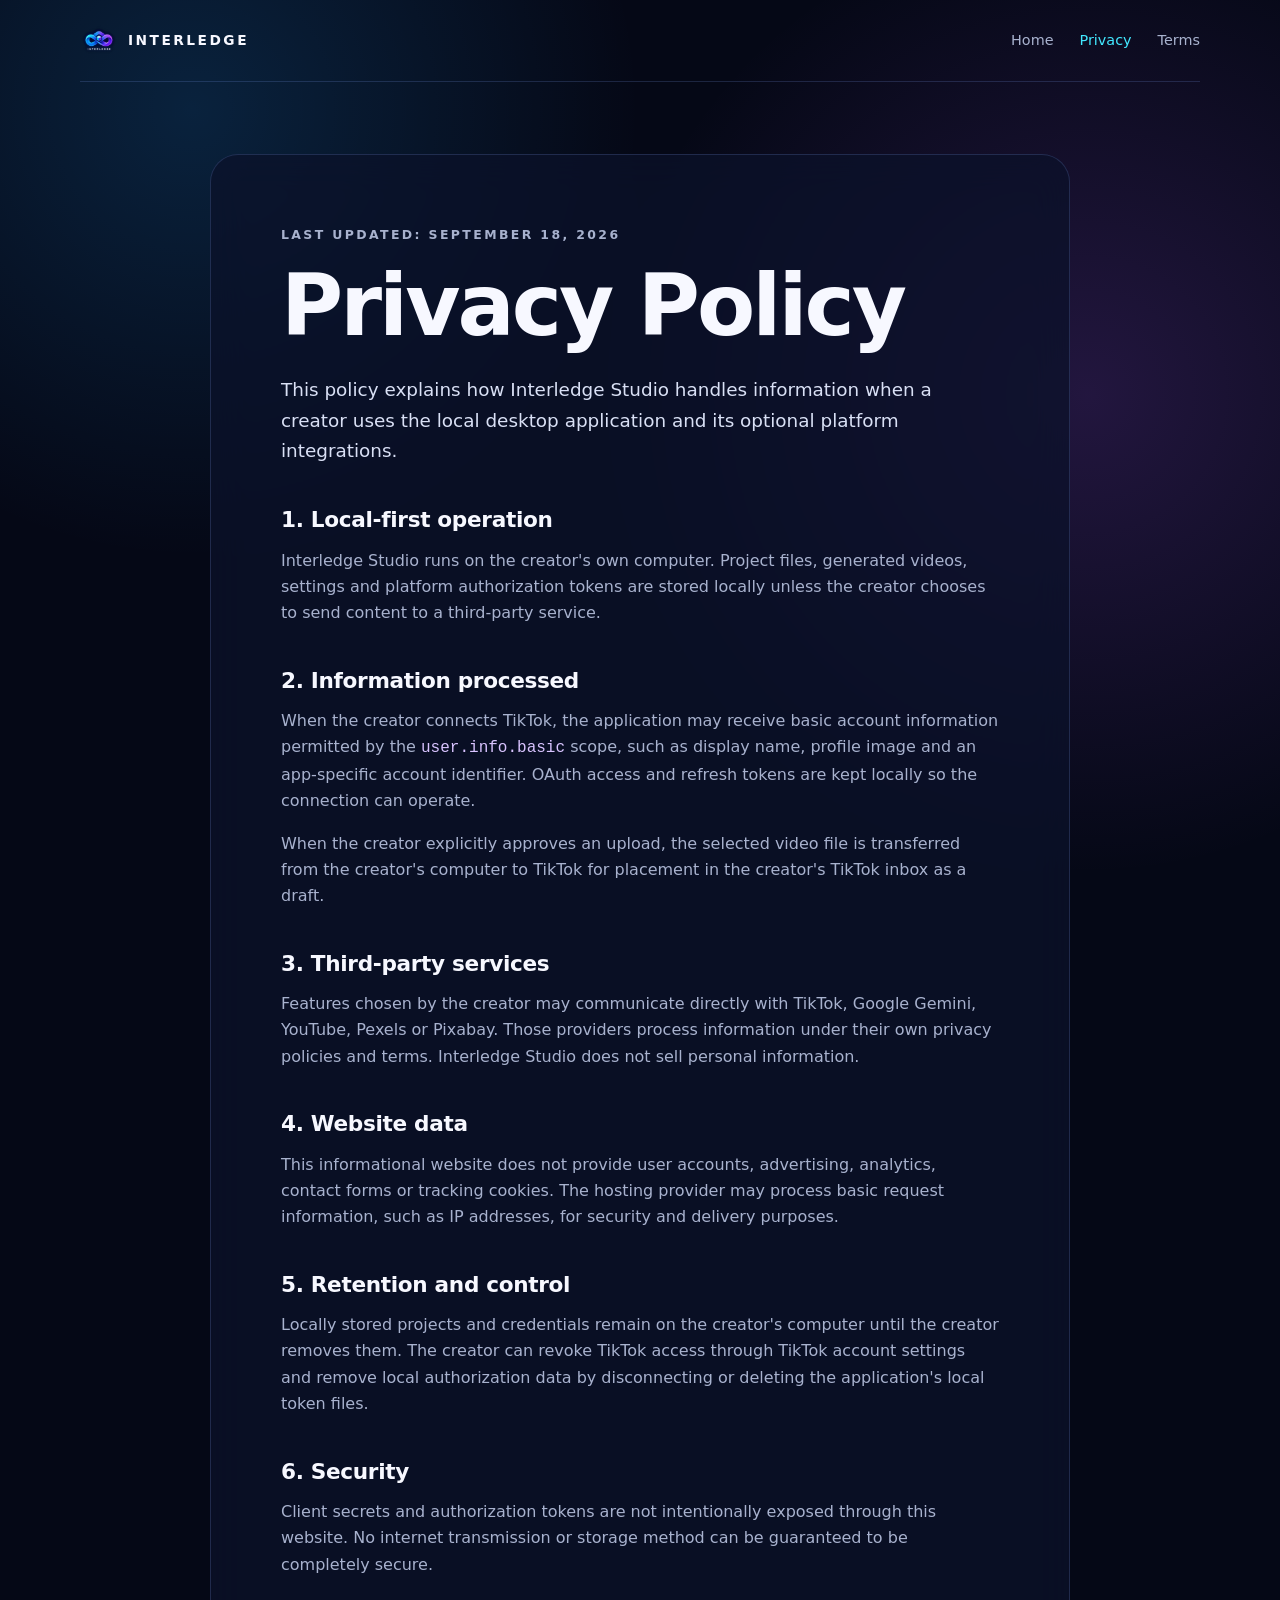
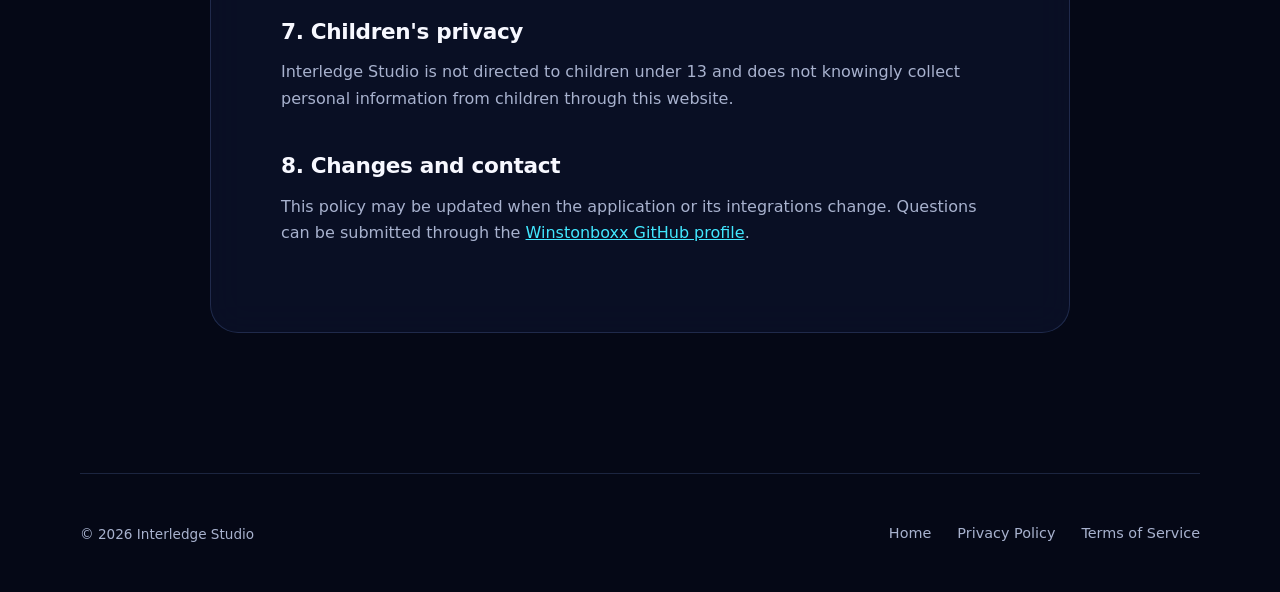
==== privacy.html @ c13a82eb "Publish Interledge information site" ====
<!doctype html>
<html lang="en">
<head>
  <meta charset="utf-8">
  <meta name="viewport" content="width=device-width, initial-scale=1">
  <meta name="description" content="Privacy Policy for Interledge Studio.">
  <meta name="theme-color" content="#050816">
  <title>Privacy Policy — Interledge Studio</title>
  <link rel="icon" type="image/svg+xml" href="favicon.svg">
  <link rel="stylesheet" href="styles.css">
</head>
<body>
  <header class="site-header">
    <a class="brand" href="index.html" aria-label="Interledge Studio home"><img src="interledge-logo.png" alt="Interledge logo"><span>INTERLEDGE</span></a>
    <nav aria-label="Main navigation"><a href="index.html">Home</a><a class="active" href="privacy.html">Privacy</a><a href="terms.html">Terms</a></nav>
  </header>
  <main class="legal-wrap">
    <article class="legal-card">
      <p class="eyebrow">LAST UPDATED: SEPTEMBER 18, 2026</p>
      <h1>Privacy Policy</h1>
      <p class="intro">This policy explains how Interledge Studio handles information when a creator uses the local desktop application and its optional platform integrations.</p>

      <h2>1. Local-first operation</h2>
      <p>Interledge Studio runs on the creator's own computer. Project files, generated videos, settings and platform authorization tokens are stored locally unless the creator chooses to send content to a third-party service.</p>

      <h2>2. Information processed</h2>
      <p>When the creator connects TikTok, the application may receive basic account information permitted by the <code>user.info.basic</code> scope, such as display name, profile image and an app-specific account identifier. OAuth access and refresh tokens are kept locally so the connection can operate.</p>
      <p>When the creator explicitly approves an upload, the selected video file is transferred from the creator's computer to TikTok for placement in the creator's TikTok inbox as a draft.</p>

      <h2>3. Third-party services</h2>
      <p>Features chosen by the creator may communicate directly with TikTok, Google Gemini, YouTube, Pexels or Pixabay. Those providers process information under their own privacy policies and terms. Interledge Studio does not sell personal information.</p>

      <h2>4. Website data</h2>
      <p>This informational website does not provide user accounts, advertising, analytics, contact forms or tracking cookies. The hosting provider may process basic request information, such as IP addresses, for security and delivery purposes.</p>

      <h2>5. Retention and control</h2>
      <p>Locally stored projects and credentials remain on the creator's computer until the creator removes them. The creator can revoke TikTok access through TikTok account settings and remove local authorization data by disconnecting or deleting the application's local token files.</p>

      <h2>6. Security</h2>
      <p>Client secrets and authorization tokens are not intentionally exposed through this website. No internet transmission or storage method can be guaranteed to be completely secure.</p>

      <h2>7. Children's privacy</h2>
      <p>Interledge Studio is not directed to children under 13 and does not knowingly collect personal information from children through this website.</p>

      <h2>8. Changes and contact</h2>
      <p>This policy may be updated when the application or its integrations change. Questions can be submitted through the <a href="https://github.com/Winstonboxx" rel="noreferrer">Winstonboxx GitHub profile</a>.</p>
    </article>
  </main>
  <footer><span>© 2026 Interledge Studio</span><div><a href="index.html">Home</a><a href="privacy.html">Privacy Policy</a><a href="terms.html">Terms of Service</a></div></footer>
</body>
</html>
---- styles.css ----
:root {
  color-scheme: dark;
  --bg: #050816;
  --surface: rgba(12, 18, 42, .74);
  --line: rgba(132, 166, 255, .18);
  --text: #f7f8ff;
  --muted: #a8b2ce;
  --cyan: #42e8ff;
  --violet: #a855f7;
  --max: 1120px;
}
* { box-sizing: border-box; }
html { scroll-behavior: smooth; }
body {
  margin: 0;
  min-height: 100vh;
  color: var(--text);
  background:
    radial-gradient(circle at 15% 5%, rgba(30, 163, 255, .17), transparent 28rem),
    radial-gradient(circle at 85% 18%, rgba(168, 85, 247, .18), transparent 30rem),
    var(--bg);
  font-family: Inter, ui-sans-serif, system-ui, -apple-system, BlinkMacSystemFont, "Segoe UI", sans-serif;
  font-size: 16px;
  line-height: 1.65;
}
a { color: inherit; }
.site-header, footer {
  width: min(calc(100% - 40px), var(--max));
  margin: 0 auto;
  display: flex;
  align-items: center;
  justify-content: space-between;
  gap: 24px;
}
.site-header { min-height: 82px; border-bottom: 1px solid var(--line); }
.brand { display: inline-flex; align-items: center; gap: 10px; color: var(--text); text-decoration: none; font-size: .86rem; font-weight: 800; letter-spacing: .18em; }
.brand img { width: 38px; height: 38px; border-radius: 11px; object-fit: cover; }
nav, footer div { display: flex; align-items: center; gap: 26px; }
nav a, footer a { color: var(--muted); text-decoration: none; font-size: .9rem; }
nav a:hover, nav a.active, footer a:hover { color: var(--cyan); }
main { width: min(calc(100% - 40px), var(--max)); margin: 0 auto; }
.hero { min-height: 640px; display: grid; grid-template-columns: 1.08fr .92fr; align-items: center; gap: 54px; }
.eyebrow { margin: 0 0 14px; color: var(--cyan); font-size: .78rem; font-weight: 800; letter-spacing: .19em; }
h1, h2, h3 { line-height: 1.08; letter-spacing: -.035em; }
h1 { max-width: 780px; margin: 0; font-size: clamp(3.4rem, 8vw, 6.8rem); }
.lead { max-width: 650px; margin: 26px 0 0; color: var(--muted); font-size: clamp(1.05rem, 2vw, 1.28rem); }
.trust-row { display: flex; flex-wrap: wrap; gap: 10px; margin-top: 30px; }
.trust-row span { padding: 8px 12px; border: 1px solid var(--line); border-radius: 999px; color: #dbe2fa; background: rgba(255,255,255,.025); font-size: .82rem; }
.hero-mark { position: relative; display: grid; place-items: center; min-height: 440px; }
.hero-mark img { position: relative; z-index: 1; width: min(100%, 440px); border-radius: 32%; filter: drop-shadow(0 20px 70px rgba(81, 94, 255, .35)); }
.halo { position: absolute; width: 78%; aspect-ratio: 1; border-radius: 50%; background: linear-gradient(135deg, rgba(66,232,255,.28), rgba(168,85,247,.25)); filter: blur(50px); }
.section { padding: 96px 0; border-top: 1px solid var(--line); }
.section-heading { max-width: 720px; }
.section h2 { margin: 0; font-size: clamp(2.2rem, 5vw, 4rem); }
.steps { display: grid; grid-template-columns: repeat(3, 1fr); gap: 16px; margin-top: 45px; }
.steps article { min-height: 260px; padding: 30px; border: 1px solid var(--line); border-radius: 24px; background: linear-gradient(150deg, rgba(20,29,65,.76), rgba(8,11,27,.72)); }
.steps b { color: var(--cyan); font-size: .8rem; letter-spacing: .18em; }
.steps h3 { margin: 52px 0 12px; font-size: 1.45rem; }
.steps p, .product-note > p { margin: 0; color: var(--muted); }
.product-note { display: grid; grid-template-columns: 1fr 1fr; align-items: end; gap: 60px; }
.product-note > p { font-size: 1.08rem; }
footer { min-height: 120px; margin-top: 30px; border-top: 1px solid var(--line); color: var(--muted); font-size: .85rem; }
.legal-wrap { max-width: 860px; padding: 72px 0 110px; }
.legal-card { padding: clamp(28px, 6vw, 70px); border: 1px solid var(--line); border-radius: 28px; background: var(--surface); backdrop-filter: blur(18px); }
.legal-card h1 { font-size: clamp(2.7rem, 7vw, 5.3rem); margin-bottom: 24px; }
.legal-card .intro { color: #d9e0f5; font-size: 1.15rem; }
.legal-card h2 { margin: 42px 0 10px; font-size: 1.35rem; letter-spacing: -.015em; }
.legal-card p { color: var(--muted); }
.legal-card a { color: var(--cyan); }
code { color: #d9c4ff; }
@media (max-width: 760px) {
  .site-header { min-height: 74px; }
  .site-header nav a:first-child { display: none; }
  nav { gap: 14px; }
  .hero { min-height: auto; grid-template-columns: 1fr; padding: 90px 0 70px; }
  .hero-mark { min-height: 270px; order: -1; }
  .hero-mark img { width: 270px; }
  h1 { font-size: clamp(3rem, 15vw, 5rem); }
  .steps, .product-note { grid-template-columns: 1fr; }
  .steps article { min-height: 220px; }
  .section { padding: 72px 0; }
  footer { align-items: flex-start; flex-direction: column; justify-content: center; padding: 28px 0; }
  footer div { flex-wrap: wrap; gap: 12px 20px; }
}
@media (max-width: 430px) {
  .site-header, main, footer { width: min(calc(100% - 28px), var(--max)); }
  .brand span { display: none; }
  .legal-card { border-radius: 20px; }
}
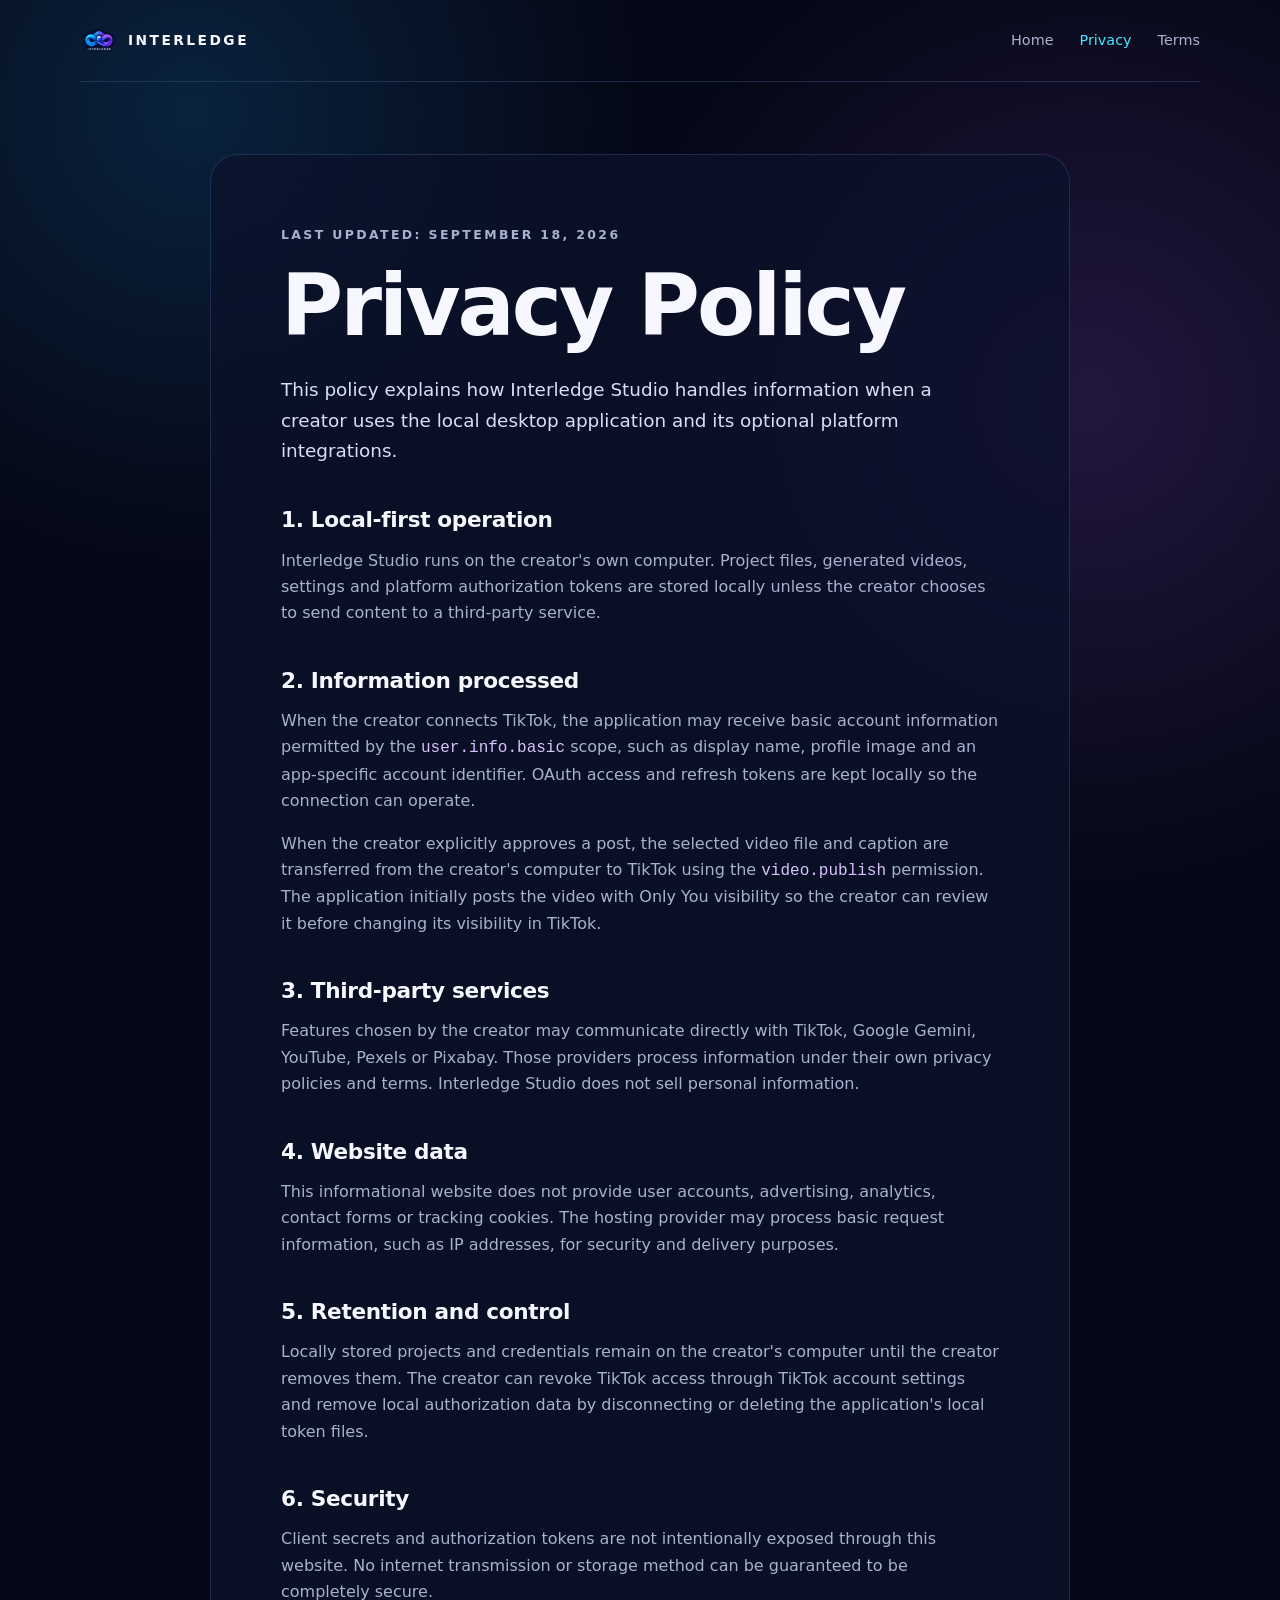
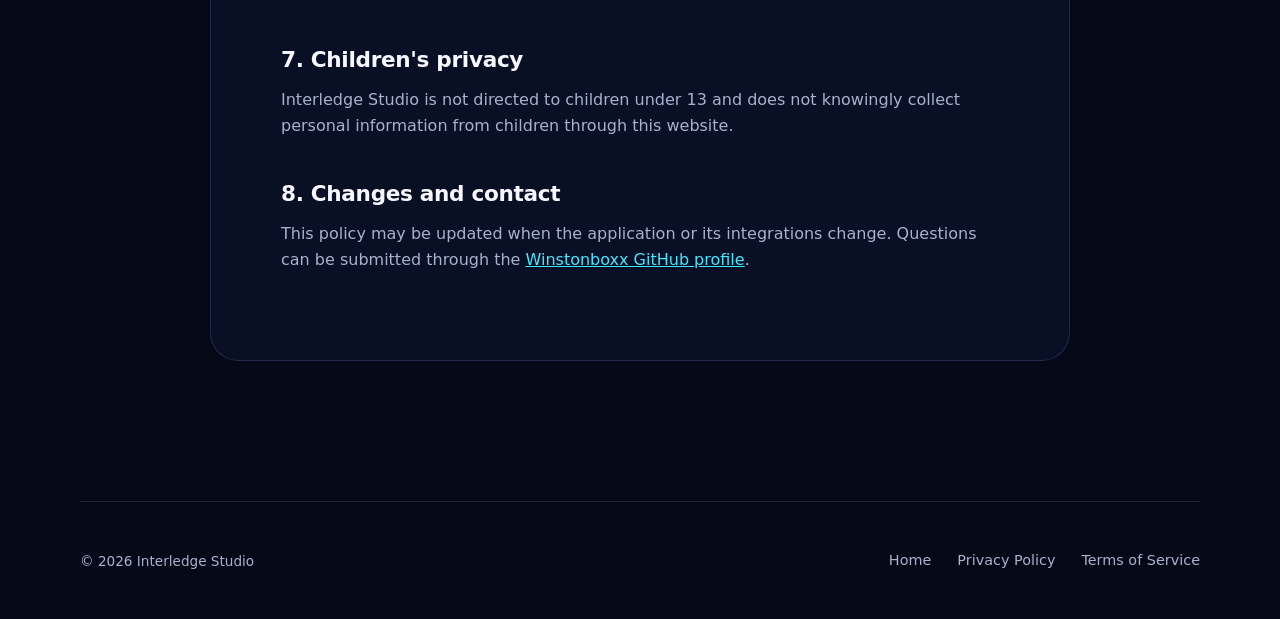
==== commit 1aa9cac5: "Update TikTok private Direct Post information" ====
--- a/privacy.html
+++ b/privacy.html
@@ -25,7 +25,7 @@
 
       <h2>2. Information processed</h2>
       <p>When the creator connects TikTok, the application may receive basic account information permitted by the <code>user.info.basic</code> scope, such as display name, profile image and an app-specific account identifier. OAuth access and refresh tokens are kept locally so the connection can operate.</p>
-      <p>When the creator explicitly approves an upload, the selected video file is transferred from the creator's computer to TikTok for placement in the creator's TikTok inbox as a draft.</p>
+      <p>When the creator explicitly approves a post, the selected video file and caption are transferred from the creator's computer to TikTok using the <code>video.publish</code> permission. The application initially posts the video with Only You visibility so the creator can review it before changing its visibility in TikTok.</p>
 
       <h2>3. Third-party services</h2>
       <p>Features chosen by the creator may communicate directly with TikTok, Google Gemini, YouTube, Pexels or Pixabay. Those providers process information under their own privacy policies and terms. Interledge Studio does not sell personal information.</p>
